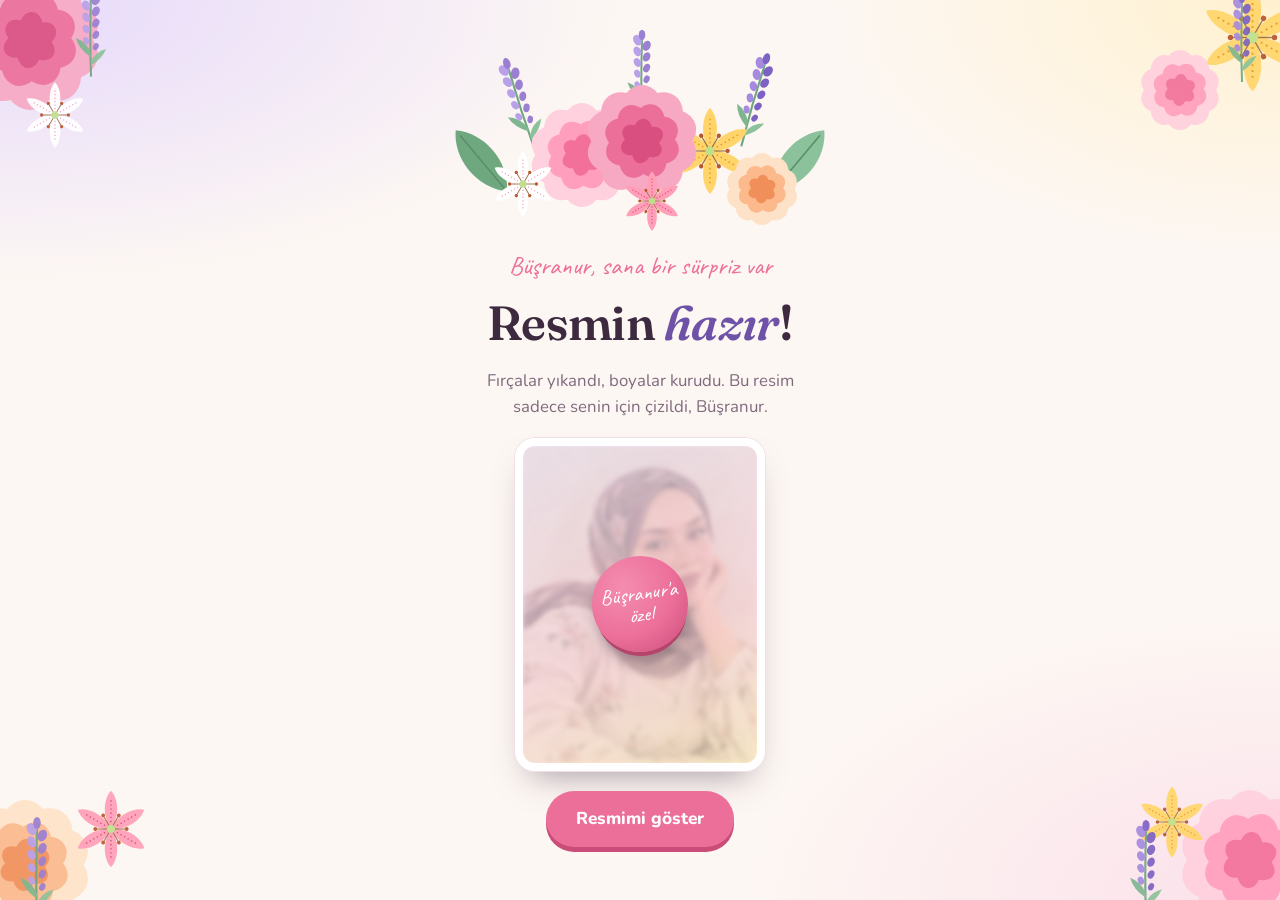
==== index.html @ 37dee657 "Add files via upload" ====
<!DOCTYPE html>
<html lang="tr">
<head>
<meta charset="UTF-8">
<meta name="viewport" content="width=device-width, initial-scale=1, viewport-fit=cover">
<title>Büşranur'un Resmi</title>
<meta name="description" content="Büşranur, resmin hazır! Görmek için tıkla.">
<meta property="og:title" content="Büşranur, resmin hazır!">
<meta property="og:description" content="Sadece Büşranur için çizildi. Görmek için tıkla.">
<meta name="theme-color" content="#ec6f9a">
<link rel="preconnect" href="https://fonts.googleapis.com">
<link rel="preconnect" href="https://fonts.gstatic.com" crossorigin>
<link rel="stylesheet" href="https://fonts.googleapis.com/css2?family=Fraunces:ital,opsz,wght@0,9..144,600;1,9..144,600&family=Nunito:wght@600;700;800&family=Caveat:wght@600;700&display=swap">
<link rel="stylesheet" href="style.css">
</head>
<body data-page="hazir" data-tone="lav">

<main class="stage">
  <div class="bouquet"></div>
  <div class="eyebrow">Büşranur, sana bir sürpriz var</div>
  <h1>Resmin <em>hazır</em>!</h1>
  <p class="lead">Fırçalar yıkandı, boyalar kurudu. Bu resim sadece senin için çizildi, Büşranur.</p>
  <div class="frame" id="frame" role="button" tabindex="0" aria-label="Resmi aç">
    <img src="resim.jpg" alt="Senin için çizilen resim">
    <div class="seal">Büşranur'a<br>özel</div>
  </div>
  <div class="btns"><button class="btn pink" id="open">Resmimi göster</button></div>
</main>
<script src="app.js"></script>
</body>
</html>
---- style.css ----
/* Resmin Teslimatı – ortak stil
   Her sayfa: tam ekran sahne, üstte büyük çiçek buketi, altta tek soru. */
:root{
  --paper:#fdf7f3;
  --card:#fffdfb;
  --ink:#3d2a3f;
  --soft:#806a7e;
  --lavender:#9b7fd1;
  --lavender-d:#6e52a8;
  --lavender-l:#efe7fb;
  --peony:#ec6f9a;
  --peony-d:#c94c79;
  --peony-l:#fdd9e6;
  --lily:#f6b73c;
  --lily-d:#c98a12;
  --lily-l:#fff0c9;
  --leaf:#6fa77f;
  --line:#efe0e8;
  --display:"Fraunces", Georgia, "Times New Roman", serif;
  --body:"Nunito", "Segoe UI", system-ui, sans-serif;
  --hand:"Caveat", "Segoe Script", cursive;
}
*{box-sizing:border-box}
[hidden]{display:none!important}
html{-webkit-text-size-adjust:100%;text-size-adjust:100%}
button,a,.frame,.opt,.day,.big{touch-action:manipulation;-webkit-tap-highlight-color:transparent;-webkit-user-select:none;user-select:none}
img{-webkit-touch-callout:none;-webkit-user-drag:none}
html,body{min-height:100%;margin:0}
body{
  background:var(--paper);color:var(--ink);font-family:var(--body);font-size:16px;line-height:1.55;
  min-height:100vh;min-height:100dvh;overflow-x:hidden;
  display:flex;flex-direction:column;align-items:center;
  padding:max(18px,env(safe-area-inset-top)) 16px max(28px,env(safe-area-inset-bottom));
  transition:opacity .45s ease, transform .45s ease;
}
body.leaving{opacity:0;transform:translateY(-12px) scale(.985)}
body.entering{opacity:0;transform:translateY(14px)}

/* sayfa renk temaları */
body[data-tone="lav"]{background:
  radial-gradient(70% 45% at 0% 0%,#e6d9fb 0%,transparent 70%),
  radial-gradient(60% 45% at 100% 100%,#fbe0ea 0%,transparent 70%),
  radial-gradient(50% 40% at 100% 0%,#fff1cf 0%,transparent 70%),var(--paper)}
body[data-tone="peo"]{background:
  radial-gradient(70% 45% at 100% 0%,#fdd3e2 0%,transparent 70%),
  radial-gradient(60% 45% at 0% 100%,#e9dcfb 0%,transparent 70%),
  radial-gradient(50% 40% at 0% 0%,#fff0cc 0%,transparent 70%),var(--paper)}
body[data-tone="lil"]{background:
  radial-gradient(70% 45% at 50% 0%,#ffeab8 0%,transparent 70%),
  radial-gradient(60% 45% at 0% 100%,#fdd3e2 0%,transparent 70%),
  radial-gradient(60% 45% at 100% 100%,#e6d9fb 0%,transparent 70%),var(--paper)}

#petals{position:fixed;inset:0;pointer-events:none;z-index:60}
.garden{position:fixed;inset:0;pointer-events:none;z-index:0;overflow:hidden}
.garden svg{position:absolute;transform-origin:50% 100%;animation:sway 6s ease-in-out infinite alternate}
@keyframes sway{from{rotate:-3deg}to{rotate:3deg}}

.stage{position:relative;z-index:1;width:100%;max-width:440px;flex:1;display:flex;flex-direction:column;gap:18px;justify-content:center}

/* ilerleme */
.progress{display:flex;justify-content:center;gap:8px;margin-bottom:2px}
.progress i{width:10px;height:10px;border-radius:50%;background:#fff;box-shadow:0 0 0 1.5px var(--line);transition:all .3s}
.progress i.done{background:var(--peony);box-shadow:none}
.progress i.now{width:26px;border-radius:99px;background:linear-gradient(90deg,var(--lavender),var(--peony),var(--lily));box-shadow:none}

/* büyük buket */
.bouquet{position:relative;width:min(100%,340px);height:200px;margin:0 auto -6px}
.bouquet svg{position:absolute;transform-origin:50% 90%;animation:bloom .9s cubic-bezier(.2,1.4,.4,1) both, sway 5s ease-in-out 1s infinite alternate}
@keyframes bloom{from{transform:scale(0) rotate(-40deg);opacity:0}to{transform:scale(1) rotate(0);opacity:1}}

.eyebrow{font-family:var(--hand);font-size:1.6rem;color:var(--peony);line-height:1;text-align:center}
h1,h2{font-family:var(--display);font-weight:600;letter-spacing:-.015em;text-wrap:balance;margin:0;text-align:center;line-height:1.1}
h1{font-size:clamp(2.2rem,9vw,3rem)}
h2{font-size:clamp(1.8rem,7.5vw,2.4rem)}
h1 em,h2 em{font-style:italic;color:var(--lavender-d)}
.lead{margin:0 auto;text-align:center;color:var(--soft);max-width:32ch;font-size:1.05rem}

/* resim */
.frame{
  position:relative;margin:0 auto;width:min(78%,250px);aspect-ratio:3/4;border-radius:20px;overflow:hidden;
  border:8px solid #fff;box-shadow:0 0 0 1px var(--line),0 18px 34px -16px rgba(61,42,63,.5);
  background:linear-gradient(160deg,var(--lavender-l),var(--peony-l) 60%,var(--lily-l));
  cursor:pointer;
}
.frame img{width:100%;height:100%;object-fit:cover;display:block;opacity:.38;filter:blur(2px) saturate(.9);transition:opacity 1.6s ease, filter 1.6s ease}
.frame.open img{opacity:1;filter:none}
.frame .seal{
  position:absolute;left:50%;top:50%;translate:-50% -50%;
  width:96px;height:96px;border-radius:50%;display:grid;place-items:center;text-align:center;
  background:radial-gradient(circle at 35% 30%,#f48db0,var(--peony) 55%,var(--peony-d));
  color:#fff;font-family:var(--hand);font-size:1.3rem;line-height:1;rotate:-8deg;
  box-shadow:0 6px 0 -2px #b7426c,0 12px 20px -6px rgba(0,0,0,.35);
  animation:pulse 2.2s ease-in-out infinite;transition:opacity .6s, scale .6s;
}
.frame.open .seal{opacity:0;scale:.3}
@keyframes pulse{50%{scale:1.07}}
.frame.small{width:150px;max-width:46%;align-self:center}
.frame.shake{animation:shake .5s}
@keyframes shake{20%{rotate:-3deg}40%{rotate:3deg}60%{rotate:-2deg}80%{rotate:1deg}}

/* butonlar */
.btns{display:flex;gap:12px;justify-content:center;flex-wrap:wrap;position:relative;min-height:60px;align-items:center}
.btn{
  font:inherit;font-weight:800;border:0;cursor:pointer;border-radius:999px;padding:15px 30px;font-size:1.08rem;
  transition:transform .25s, box-shadow .2s;text-decoration:none;display:inline-flex;align-items:center;gap:8px;justify-content:center;
  -webkit-tap-highlight-color:transparent;min-height:52px;
}
.btn:focus-visible,.opt:focus-visible{outline:3px solid var(--lily);outline-offset:3px}
.btn.pink{background:var(--peony);color:#fff;box-shadow:0 5px 0 var(--peony-d)}
.btn.lav{background:var(--lavender);color:#fff;box-shadow:0 5px 0 var(--lavender-d)}
.btn.green{background:#25a35a;color:#fff;box-shadow:0 5px 0 #1b7a43}
.btn.ghost{background:#fff;color:var(--soft);box-shadow:0 0 0 2px var(--line)}
.btn.pink:active,.btn.lav:active,.btn.green:active{transform:translateY(3px);box-shadow:0 2px 0 rgba(0,0,0,.2)}
.btn.link{background:none;color:var(--soft);padding:8px 12px;font-size:.92rem;text-decoration:underline;text-underline-offset:3px}
#no{position:fixed;z-index:40;transition:left .28s ease, top .28s ease, transform .28s ease;touch-action:none}
#no.parked{position:relative;left:auto;top:auto}
#yes{transition:transform .35s cubic-bezier(.2,1.5,.4,1)}
.hint{text-align:center;font-size:.92rem;color:var(--peony);min-height:1.4em;font-weight:700;margin:0}

/* büyük seçim kartları (kahve / yemek) */
.duo{display:grid;grid-template-columns:1fr 1fr;gap:14px}
.big{
  font:inherit;border:0;cursor:pointer;border-radius:26px;padding:16px 10px 18px;display:flex;flex-direction:column;align-items:center;gap:6px;
  color:var(--ink);box-shadow:0 0 0 2px #fff inset,0 14px 28px -14px rgba(61,42,63,.4);transition:transform .25s;
}
.big:hover{transform:translateY(-4px) rotate(-1deg)}
.big:active{transform:scale(.97)}
.big.coffee{background:linear-gradient(170deg,#fff6e3,var(--lily-l))}
.big.food{background:linear-gradient(170deg,#fff0f5,var(--peony-l))}
.big svg{width:100%;max-width:130px;height:auto}
.big b{font-family:var(--display);font-size:1.6rem;font-weight:600;font-style:italic}
.big span{font-size:.85rem;color:var(--soft);font-weight:600}

/* liste seçenekleri */
.opts{display:grid;gap:10px}
.opt{
  font:inherit;text-align:left;border:0;cursor:pointer;border-radius:20px;padding:14px 16px;background:rgba(255,255,255,.9);
  display:flex;align-items:center;gap:14px;color:var(--ink);box-shadow:0 0 0 1.5px var(--line),0 8px 18px -14px rgba(61,42,63,.4);
  transition:transform .2s, box-shadow .2s, background .2s;
}
.opt:hover{transform:translateX(4px)}
.opt .ico{width:46px;height:46px;flex:none;border-radius:14px;display:grid;place-items:center;font-size:1.6rem}
.opt b{display:block;font-size:1.05rem}
.opt small{display:block;color:var(--soft);font-weight:600;font-size:.84rem}
.opt.on{background:var(--peony-l);box-shadow:0 0 0 2.5px var(--peony)}

.days{display:grid;grid-template-columns:repeat(auto-fill,minmax(72px,1fr));gap:9px}
.day{
  font:inherit;border:0;cursor:pointer;border-radius:18px;padding:9px 4px;background:rgba(255,255,255,.92);text-align:center;color:var(--ink);
  box-shadow:0 0 0 1.5px var(--line);transition:transform .15s, background .2s, box-shadow .2s;
}
.day:hover{transform:translateY(-2px)}
.day b{display:block;font-family:var(--display);font-size:1.5rem;line-height:1.1}
.day small{display:block;font-size:.72rem;font-weight:700;color:var(--soft);text-transform:capitalize}
.day.weekend{background:var(--lavender-l)}
.day.on{background:var(--lavender);color:#fff;box-shadow:0 0 0 2.5px var(--lavender-d)}
.day.on small{color:#fff}

textarea{
  font:inherit;width:100%;min-height:110px;border-radius:20px;border:0;box-shadow:0 0 0 1.5px var(--line);
  padding:14px;resize:vertical;background:rgba(255,255,255,.95);color:var(--ink);font-size:1rem;
}
textarea:focus{outline:none;box-shadow:0 0 0 2.5px var(--lavender)}

/* bilet */
.ticket{
  background:linear-gradient(135deg,#f6effd,#fff3f7 55%,#fff8e6);border-radius:22px;padding:18px 18px 14px;position:relative;
  box-shadow:0 0 0 1.5px var(--line),0 16px 30px -18px rgba(61,42,63,.45);
}
.ticket::before,.ticket::after{content:"";position:absolute;top:50%;width:24px;height:24px;border-radius:50%;background:var(--paper);translate:0 -50%;box-shadow:inset 0 0 0 1.5px var(--line)}
.ticket::before{left:-12px}.ticket::after{right:-12px}
.ticket h3{margin:0 0 8px;font-family:var(--hand);font-size:1.9rem;color:var(--lavender-d);text-align:center;font-weight:700}
.row{display:flex;justify-content:space-between;gap:12px;padding:8px 0;border-top:1.5px dashed #e3d3df}
.row span:first-child{color:var(--soft);font-weight:800;font-size:.8rem;text-transform:uppercase;letter-spacing:.07em;flex:none}
.row span:last-child{font-weight:800;text-align:right;min-width:0;overflow-wrap:anywhere}
.sign{font-family:var(--hand);font-size:1.5rem;text-align:center;color:var(--soft);margin:0}
.small{font-size:.85rem;color:var(--soft);text-align:center;margin:0}

/* telefon */
@media (max-width:520px){
  body{padding-inline:16px}
  .stage{gap:14px;justify-content:flex-start;padding-top:4px}
  .lead{font-size:1rem}
  .frame{width:min(70%,230px)}
  .duo{gap:10px}
  .big{padding:12px 6px 14px;border-radius:22px}
  .big b{font-size:1.4rem}
  .opt{padding:12px 14px;border-radius:18px}
  .opt .ico{width:42px;height:42px}
  .days{grid-template-columns:repeat(4,1fr);gap:7px}
  .day b{font-size:1.35rem}
  #bilet-btns .btn{width:100%}
}
@media (max-height:700px){
  .frame{width:min(58%,200px)}
  .frame.small{width:120px}
  h1{font-size:2rem}h2{font-size:1.65rem}
}
@media (prefers-reduced-motion:reduce){*{animation:none!important;transition:none!important}}
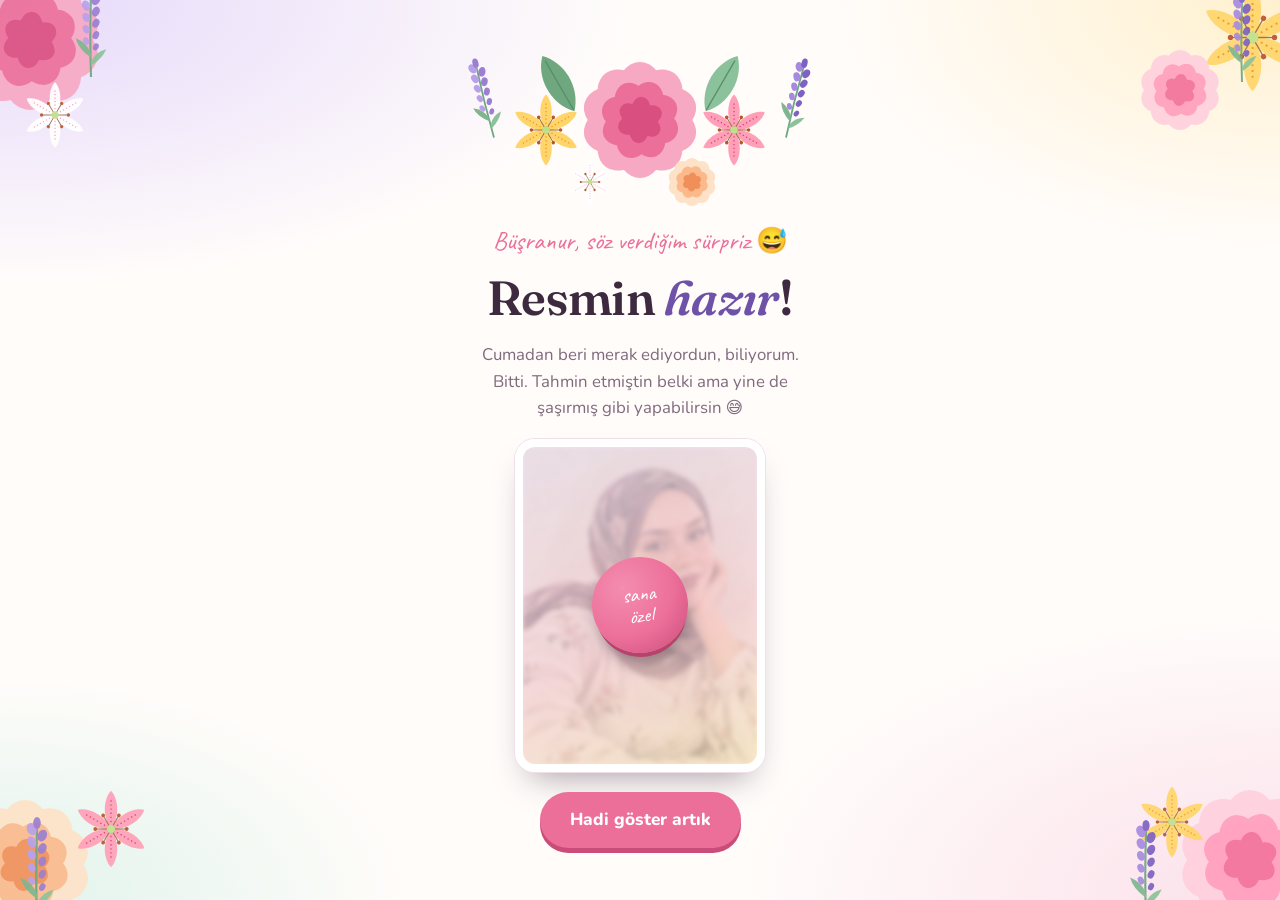
==== commit afcbf1b2: "Add files via upload" ====
--- a/index.html
+++ b/index.html
@@ -4,10 +4,12 @@
 <meta charset="UTF-8">
 <meta name="viewport" content="width=device-width, initial-scale=1, viewport-fit=cover">
 <title>Büşranur'un Resmi</title>
-<meta name="description" content="Büşranur, resmin hazır! Görmek için tıkla.">
+<meta name="description" content="Resmin hazır! Görmek için tıkla.">
 <meta property="og:title" content="Büşranur, resmin hazır!">
-<meta property="og:description" content="Sadece Büşranur için çizildi. Görmek için tıkla.">
+<meta property="og:description" content="Sadece senin için çizildi. Görmek için tıkla.">
+<meta name="color-scheme" content="light">
 <meta name="theme-color" content="#ec6f9a">
+<link rel="icon" href="data:image/svg+xml,%3Csvg xmlns=%27http://www.w3.org/2000/svg%27 viewBox=%270 0 100 100%27%3E%3Ctext y=%27.9em%27 font-size=%2790%27%3E%F0%9F%8C%B8%3C/text%3E%3C/svg%3E">
 <link rel="preconnect" href="https://fonts.googleapis.com">
 <link rel="preconnect" href="https://fonts.gstatic.com" crossorigin>
 <link rel="stylesheet" href="https://fonts.googleapis.com/css2?family=Fraunces:ital,opsz,wght@0,9..144,600;1,9..144,600&family=Nunito:wght@600;700;800&family=Caveat:wght@600;700&display=swap">
@@ -17,14 +19,14 @@
 
 <main class="stage">
   <div class="bouquet"></div>
-  <div class="eyebrow">Büşranur, sana bir sürpriz var</div>
+  <div class="eyebrow">Büşranur, söz verdiğim sürpriz 😅</div>
   <h1>Resmin <em>hazır</em>!</h1>
-  <p class="lead">Fırçalar yıkandı, boyalar kurudu. Bu resim sadece senin için çizildi, Büşranur.</p>
+  <p class="lead">Cumadan beri merak ediyordun, biliyorum. Bitti. Tahmin etmiştin belki ama yine de şaşırmış gibi yapabilirsin 😅</p>
   <div class="frame" id="frame" role="button" tabindex="0" aria-label="Resmi aç">
     <img src="resim.jpg" alt="Senin için çizilen resim">
-    <div class="seal">Büşranur'a<br>özel</div>
+    <div class="seal">sana<br>özel</div>
   </div>
-  <div class="btns"><button class="btn pink" id="open">Resmimi göster</button></div>
+  <div class="btns"><button class="btn pink" id="open">Hadi göster artık</button></div>
 </main>
 <script src="app.js"></script>
 </body>
--- a/style.css
+++ b/style.css
@@ -1,7 +1,7 @@
 /* Resmin Teslimatı – ortak stil
    Her sayfa: tam ekran sahne, üstte büyük çiçek buketi, altta tek soru. */
 :root{
-  --paper:#fdf7f3;
+  --paper:#fffcfa;
   --card:#fffdfb;
   --ink:#3d2a3f;
   --soft:#806a7e;
@@ -22,7 +22,7 @@
 }
 *{box-sizing:border-box}
 [hidden]{display:none!important}
-html{-webkit-text-size-adjust:100%;text-size-adjust:100%}
+html{-webkit-text-size-adjust:100%;text-size-adjust:100%;touch-action:manipulation}
 button,a,.frame,.opt,.day,.big{touch-action:manipulation;-webkit-tap-highlight-color:transparent;-webkit-user-select:none;user-select:none}
 img{-webkit-touch-callout:none;-webkit-user-drag:none}
 html,body{min-height:100%;margin:0}
@@ -40,19 +40,23 @@
 body[data-tone="lav"]{background:
   radial-gradient(70% 45% at 0% 0%,#e6d9fb 0%,transparent 70%),
   radial-gradient(60% 45% at 100% 100%,#fbe0ea 0%,transparent 70%),
-  radial-gradient(50% 40% at 100% 0%,#fff1cf 0%,transparent 70%),var(--paper)}
+  radial-gradient(50% 40% at 100% 0%,#fff1cf 0%,transparent 70%),
+  radial-gradient(45% 35% at 0% 100%,#dff3ea 0%,transparent 70%),var(--paper)}
 body[data-tone="peo"]{background:
   radial-gradient(70% 45% at 100% 0%,#fdd3e2 0%,transparent 70%),
   radial-gradient(60% 45% at 0% 100%,#e9dcfb 0%,transparent 70%),
-  radial-gradient(50% 40% at 0% 0%,#fff0cc 0%,transparent 70%),var(--paper)}
+  radial-gradient(50% 40% at 0% 0%,#fff0cc 0%,transparent 70%),
+  radial-gradient(45% 35% at 100% 100%,#dcedfb 0%,transparent 70%),var(--paper)}
 body[data-tone="lil"]{background:
   radial-gradient(70% 45% at 50% 0%,#ffeab8 0%,transparent 70%),
   radial-gradient(60% 45% at 0% 100%,#fdd3e2 0%,transparent 70%),
-  radial-gradient(60% 45% at 100% 100%,#e6d9fb 0%,transparent 70%),var(--paper)}
-
-#petals{position:fixed;inset:0;pointer-events:none;z-index:60}
+  radial-gradient(60% 45% at 100% 100%,#e6d9fb 0%,transparent 70%),
+  radial-gradient(40% 30% at 0% 0%,#dff3ea 0%,transparent 70%),var(--paper)}
+
+#petals{position:fixed;left:0;top:0;width:100%;height:100%;pointer-events:none;z-index:60}
 .garden{position:fixed;inset:0;pointer-events:none;z-index:0;overflow:hidden}
-.garden svg{position:absolute;transform-origin:50% 100%;animation:sway 6s ease-in-out infinite alternate}
+.garden img{position:absolute;max-width:none;transform-origin:50% 100%}
+@media (hover:hover) and (min-width:521px){.garden img{animation:sway 6s ease-in-out infinite alternate}}
 @keyframes sway{from{rotate:-3deg}to{rotate:3deg}}
 
 .stage{position:relative;z-index:1;width:100%;max-width:440px;flex:1;display:flex;flex-direction:column;gap:18px;justify-content:center}
@@ -64,8 +68,9 @@
 .progress i.now{width:26px;border-radius:99px;background:linear-gradient(90deg,var(--lavender),var(--peony),var(--lily));box-shadow:none}
 
 /* büyük buket */
-.bouquet{position:relative;width:min(100%,340px);height:200px;margin:0 auto -6px}
-.bouquet svg{position:absolute;transform-origin:50% 90%;animation:bloom .9s cubic-bezier(.2,1.4,.4,1) both, sway 5s ease-in-out 1s infinite alternate}
+.bouquet{position:relative;width:min(100%,340px);height:170px;margin:0 auto;flex:none}
+.bouquet img{position:absolute;max-width:none;transform-origin:50% 90%;animation:bloom .9s cubic-bezier(.2,1.4,.4,1) both}
+@media (hover:hover) and (min-width:521px){.bouquet img{animation:bloom .9s cubic-bezier(.2,1.4,.4,1) both, sway 5s ease-in-out 1s infinite alternate}}
 @keyframes bloom{from{transform:scale(0) rotate(-40deg);opacity:0}to{transform:scale(1) rotate(0);opacity:1}}
 
 .eyebrow{font-family:var(--hand);font-size:1.6rem;color:var(--peony);line-height:1;text-align:center}
@@ -114,7 +119,32 @@
 .btn.link{background:none;color:var(--soft);padding:8px 12px;font-size:.92rem;text-decoration:underline;text-underline-offset:3px}
 #no{position:fixed;z-index:40;transition:left .28s ease, top .28s ease, transform .28s ease;touch-action:none}
 #no.parked{position:relative;left:auto;top:auto}
-#yes{transition:transform .35s cubic-bezier(.2,1.5,.4,1)}
+#yes{transition:font-size .35s cubic-bezier(.2,1.5,.4,1), padding .35s cubic-bezier(.2,1.5,.4,1);max-width:100%;white-space:normal;line-height:1.15}
+
+/* kendi saatini seçme */
+.customBox{display:flex;gap:10px;flex-wrap:wrap;align-items:center;justify-content:center;padding:14px;border-radius:20px;
+  background:rgba(255,255,255,.92);box-shadow:0 0 0 1.5px var(--line)}
+.customBox .btn{min-height:52px}
+input[type="time"],input[type="date"]{font:inherit;font-size:1.25rem;font-weight:800;padding:10px 14px;min-height:52px;min-width:160px;max-width:100%;
+  text-align:center;border:0;border-radius:14px;background:#fff;color:var(--ink);box-shadow:0 0 0 1.5px var(--line);line-height:1.2}
+input[type="time"]:focus,input[type="date"]:focus{outline:none;box-shadow:0 0 0 2.5px var(--lavender)}
+input::-webkit-date-and-time-value{text-align:center;min-height:1.4em}
+.customBox .hint{width:100%}
+
+/* hazır notlar */
+.quicks{display:flex;flex-wrap:wrap;gap:8px;justify-content:center}
+.quick{font:inherit;font-weight:700;font-size:.92rem;border:0;cursor:pointer;border-radius:999px;padding:9px 14px;min-height:40px;
+  background:rgba(255,255,255,.92);color:var(--ink);box-shadow:0 0 0 1.5px var(--line);transition:background .2s, box-shadow .2s, transform .15s}
+.quick:active{transform:scale(.96)}
+.quick.on{background:var(--lily-l);box-shadow:0 0 0 2px var(--lily)}
+
+/* resme tam ekran bakma */
+.lightbox{position:fixed;inset:0;z-index:70;background:rgba(61,42,63,.9);display:flex;align-items:center;justify-content:center;
+  padding:max(20px,env(safe-area-inset-top)) 16px max(20px,env(safe-area-inset-bottom));cursor:zoom-out;animation:fade .25s}
+.lightbox img{max-width:100%;max-height:100%;border-radius:14px;border:6px solid #fff;box-shadow:0 20px 50px rgba(0,0,0,.5);object-fit:contain}
+.lightbox p{position:absolute;bottom:max(14px,env(safe-area-inset-bottom));left:0;right:0;text-align:center;color:#fff;font-size:.85rem;margin:0;opacity:.85}
+@keyframes fade{from{opacity:0}to{opacity:1}}
+.frame.open{cursor:zoom-in}
 .hint{text-align:center;font-size:.92rem;color:var(--peony);min-height:1.4em;font-weight:700;margin:0}
 
 /* büyük seçim kartları (kahve / yemek) */
@@ -192,8 +222,11 @@
   #bilet-btns .btn{width:100%}
 }
 @media (max-height:700px){
-  .frame{width:min(58%,200px)}
-  .frame.small{width:120px}
-  h1{font-size:2rem}h2{font-size:1.65rem}
+  .stage{gap:12px}
+  .frame{width:min(56%,190px)}
+  .frame.small{width:104px}
+  .lead{font-size:.95rem}
+  h1{font-size:2rem}h2{font-size:1.6rem}
+  .btn{padding:13px 26px}
 }
 @media (prefers-reduced-motion:reduce){*{animation:none!important;transition:none!important}}
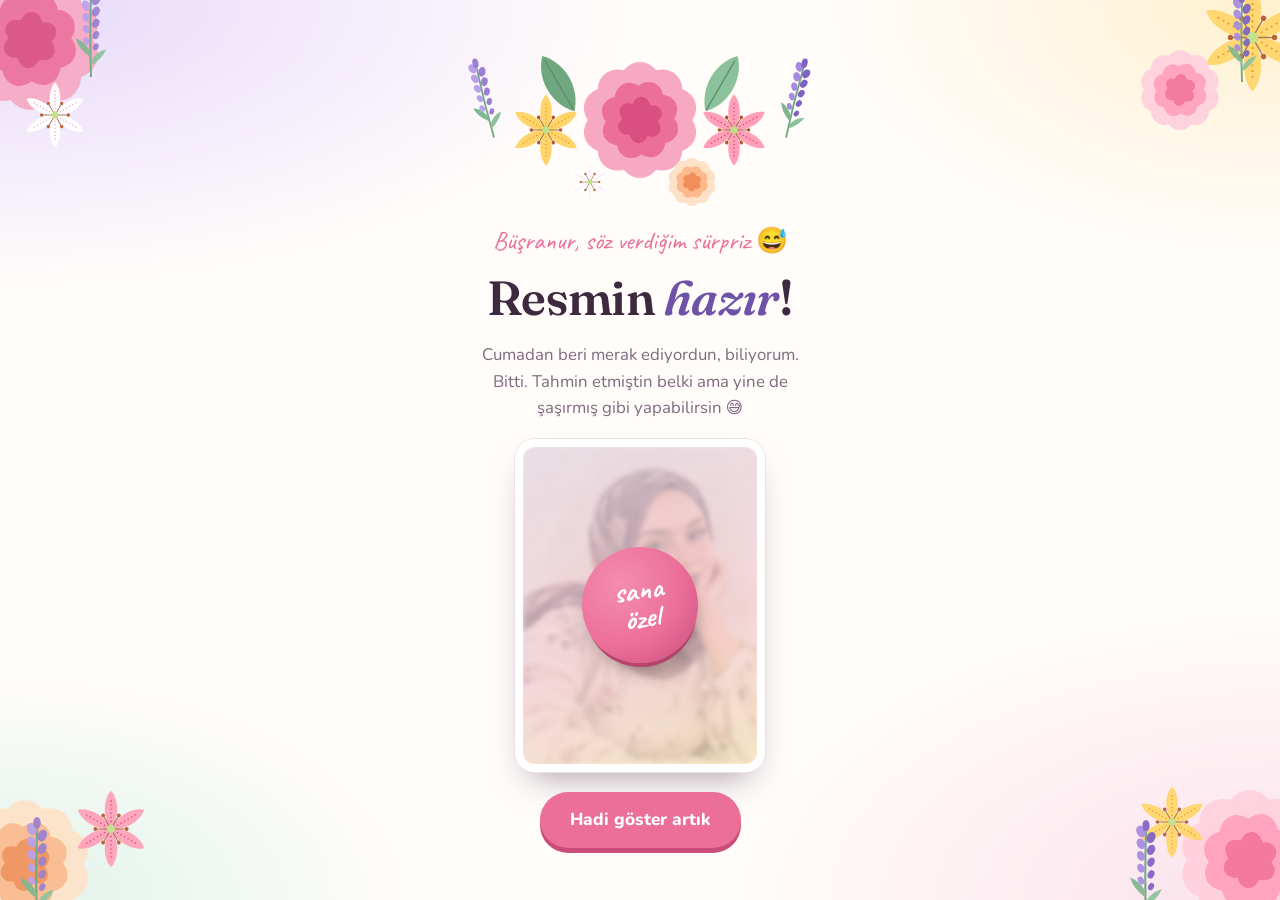
==== commit e2a69077: "Add files via upload" ====
--- a/index.html
+++ b/index.html
@@ -8,6 +8,11 @@
 <meta property="og:title" content="Büşranur, resmin hazır!">
 <meta property="og:description" content="Sadece senin için çizildi. Görmek için tıkla.">
 <meta name="color-scheme" content="light">
+<meta property="og:type" content="website">
+<meta property="og:image" content="https://yecassistant.github.io/busranur/onizleme.jpg">
+<meta property="og:image:width" content="1200">
+<meta property="og:image:height" content="630">
+<meta name="twitter:card" content="summary_large_image">
 <meta name="theme-color" content="#ec6f9a">
 <link rel="icon" href="data:image/svg+xml,%3Csvg xmlns=%27http://www.w3.org/2000/svg%27 viewBox=%270 0 100 100%27%3E%3Ctext y=%27.9em%27 font-size=%2790%27%3E%F0%9F%8C%B8%3C/text%3E%3C/svg%3E">
 <link rel="preconnect" href="https://fonts.googleapis.com">
--- a/style.css
+++ b/style.css
@@ -31,10 +31,12 @@
   min-height:100vh;min-height:100dvh;overflow-x:hidden;
   display:flex;flex-direction:column;align-items:center;
   padding:max(18px,env(safe-area-inset-top)) 16px max(28px,env(safe-area-inset-bottom));
-  transition:opacity .45s ease, transform .45s ease;
-}
-body.leaving{opacity:0;transform:translateY(-12px) scale(.985)}
-body.entering{opacity:0;transform:translateY(14px)}
+  -webkit-animation:pagein .5s ease both;animation:pagein .5s ease both;
+  -webkit-transition:opacity .4s ease;transition:opacity .4s ease;
+}
+body.leaving{opacity:0;-webkit-animation:none;animation:none}
+@-webkit-keyframes pagein{from{opacity:0}to{opacity:1}}
+@keyframes pagein{from{opacity:0}to{opacity:1}}
 
 /* sayfa renk temaları */
 body[data-tone="lav"]{background:
@@ -54,10 +56,11 @@
   radial-gradient(40% 30% at 0% 0%,#dff3ea 0%,transparent 70%),var(--paper)}
 
 #petals{position:fixed;left:0;top:0;width:100%;height:100%;pointer-events:none;z-index:60}
-.garden{position:fixed;inset:0;pointer-events:none;z-index:0;overflow:hidden}
+.garden{position:fixed;left:0;top:0;right:0;bottom:0;width:100%;height:100%;pointer-events:none;z-index:0;overflow:hidden}
 .garden img{position:absolute;max-width:none;transform-origin:50% 100%}
 @media (hover:hover) and (min-width:521px){.garden img{animation:sway 6s ease-in-out infinite alternate}}
-@keyframes sway{from{rotate:-3deg}to{rotate:3deg}}
+@-webkit-keyframes sway{from{-webkit-transform:rotate(-3deg);transform:rotate(-3deg)}to{-webkit-transform:rotate(3deg);transform:rotate(3deg)}}
+@keyframes sway{from{-webkit-transform:rotate(-3deg);transform:rotate(-3deg)}to{-webkit-transform:rotate(3deg);transform:rotate(3deg)}}
 
 .stage{position:relative;z-index:1;width:100%;max-width:440px;flex:1;display:flex;flex-direction:column;gap:18px;justify-content:center}
 
@@ -69,9 +72,11 @@
 
 /* büyük buket */
 .bouquet{position:relative;width:min(100%,340px);height:170px;margin:0 auto;flex:none}
-.bouquet img{position:absolute;max-width:none;transform-origin:50% 90%;animation:bloom .9s cubic-bezier(.2,1.4,.4,1) both}
-@media (hover:hover) and (min-width:521px){.bouquet img{animation:bloom .9s cubic-bezier(.2,1.4,.4,1) both, sway 5s ease-in-out 1s infinite alternate}}
-@keyframes bloom{from{transform:scale(0) rotate(-40deg);opacity:0}to{transform:scale(1) rotate(0);opacity:1}}
+.bouquet img{position:absolute;max-width:none;--r:0deg;-webkit-transform:rotate(var(--r));transform:rotate(var(--r));-webkit-transform-origin:50% 90%;transform-origin:50% 90%;-webkit-animation:bloom .9s cubic-bezier(.2,1.4,.4,1) both;animation:bloom .9s cubic-bezier(.2,1.4,.4,1) both}
+@media (hover:hover) and (min-width:521px){.bouquet img{animation:bloom .9s cubic-bezier(.2,1.4,.4,1) both, swayB 5s ease-in-out 1s infinite alternate}}
+@keyframes swayB{from{transform:rotate(calc(var(--r) - 3deg))}to{transform:rotate(calc(var(--r) + 3deg))}}
+@-webkit-keyframes bloom{from{-webkit-transform:scale(0) rotate(-40deg);transform:scale(0) rotate(-40deg);opacity:0}to{-webkit-transform:scale(1) rotate(var(--r));transform:scale(1) rotate(var(--r));opacity:1}}
+@keyframes bloom{from{-webkit-transform:scale(0) rotate(-40deg);transform:scale(0) rotate(-40deg);opacity:0}to{-webkit-transform:scale(1) rotate(var(--r));transform:scale(1) rotate(var(--r));opacity:1}}
 
 .eyebrow{font-family:var(--hand);font-size:1.6rem;color:var(--peony);line-height:1;text-align:center}
 h1,h2{font-family:var(--display);font-weight:600;letter-spacing:-.015em;text-wrap:balance;margin:0;text-align:center;line-height:1.1}
@@ -90,18 +95,23 @@
 .frame img{width:100%;height:100%;object-fit:cover;display:block;opacity:.38;filter:blur(2px) saturate(.9);transition:opacity 1.6s ease, filter 1.6s ease}
 .frame.open img{opacity:1;filter:none}
 .frame .seal{
-  position:absolute;left:50%;top:50%;translate:-50% -50%;
-  width:96px;height:96px;border-radius:50%;display:grid;place-items:center;text-align:center;
+  position:absolute;left:50%;top:50%;margin:-58px 0 0 -58px;
+  width:116px;height:116px;border-radius:50%;display:grid;place-items:center;text-align:center;
   background:radial-gradient(circle at 35% 30%,#f48db0,var(--peony) 55%,var(--peony-d));
-  color:#fff;font-family:var(--hand);font-size:1.3rem;line-height:1;rotate:-8deg;
+  color:#fff;font-family:var(--hand);font-size:1.85rem;font-weight:700;line-height:.95;-webkit-transform:rotate(-8deg);transform:rotate(-8deg);
   box-shadow:0 6px 0 -2px #b7426c,0 12px 20px -6px rgba(0,0,0,.35);
-  animation:pulse 2.2s ease-in-out infinite;transition:opacity .6s, scale .6s;
-}
-.frame.open .seal{opacity:0;scale:.3}
-@keyframes pulse{50%{scale:1.07}}
+  -webkit-animation:pulse 2.2s ease-in-out infinite;animation:pulse 2.2s ease-in-out infinite;-webkit-transition:opacity .6s;transition:opacity .6s;
+}
+.frame.open .seal{opacity:0;-webkit-animation:none;animation:none;-webkit-transform:rotate(-8deg) scale(.3);transform:rotate(-8deg) scale(.3);-webkit-transition:opacity .6s, -webkit-transform .6s;transition:opacity .6s, transform .6s}
+@-webkit-keyframes pulse{50%{-webkit-transform:rotate(-8deg) scale(1.07);transform:rotate(-8deg) scale(1.07)}}
+@keyframes pulse{50%{-webkit-transform:rotate(-8deg) scale(1.07);transform:rotate(-8deg) scale(1.07)}}
 .frame.small{width:150px;max-width:46%;align-self:center}
+.frame.small .seal{margin:-44px 0 0 -44px}
 .frame.shake{animation:shake .5s}
-@keyframes shake{20%{rotate:-3deg}40%{rotate:3deg}60%{rotate:-2deg}80%{rotate:1deg}}
+@-webkit-keyframes shake{20%{-webkit-transform:rotate(-3deg);transform:rotate(-3deg)}40%{-webkit-transform:rotate(3deg);transform:rotate(3deg)}60%{-webkit-transform:rotate(-2deg);transform:rotate(-2deg)}80%{-webkit-transform:rotate(1deg);transform:rotate(1deg)}}
+@keyframes shake{20%{-webkit-transform:rotate(-3deg);transform:rotate(-3deg)}40%{-webkit-transform:rotate(3deg);transform:rotate(3deg)}60%{-webkit-transform:rotate(-2deg);transform:rotate(-2deg)}80%{-webkit-transform:rotate(1deg);transform:rotate(1deg)}}
+
+@supports not (gap:1px){.btns>*{margin:6px}.quicks>*{margin:4px}.customBox>*{margin:5px}}
 
 /* butonlar */
 .btns{display:flex;gap:12px;justify-content:center;flex-wrap:wrap;position:relative;min-height:60px;align-items:center}
@@ -128,6 +138,7 @@
 input[type="time"],input[type="date"]{font:inherit;font-size:1.25rem;font-weight:800;padding:10px 14px;min-height:52px;min-width:160px;max-width:100%;
   text-align:center;border:0;border-radius:14px;background:#fff;color:var(--ink);box-shadow:0 0 0 1.5px var(--line);line-height:1.2}
 input[type="time"]:focus,input[type="date"]:focus{outline:none;box-shadow:0 0 0 2.5px var(--lavender)}
+input[type="time"]:invalid,input[type="date"]:invalid{box-shadow:0 0 0 2px var(--peony-l)}
 input::-webkit-date-and-time-value{text-align:center;min-height:1.4em}
 .customBox .hint{width:100%}
 
@@ -139,7 +150,7 @@
 .quick.on{background:var(--lily-l);box-shadow:0 0 0 2px var(--lily)}
 
 /* resme tam ekran bakma */
-.lightbox{position:fixed;inset:0;z-index:70;background:rgba(61,42,63,.9);display:flex;align-items:center;justify-content:center;
+.lightbox{position:fixed;left:0;top:0;right:0;bottom:0;width:100%;height:100%;z-index:70;background:rgba(61,42,63,.9);display:flex;align-items:center;justify-content:center;
   padding:max(20px,env(safe-area-inset-top)) 16px max(20px,env(safe-area-inset-bottom));cursor:zoom-out;animation:fade .25s}
 .lightbox img{max-width:100%;max-height:100%;border-radius:14px;border:6px solid #fff;box-shadow:0 20px 50px rgba(0,0,0,.5);object-fit:contain}
 .lightbox p{position:absolute;bottom:max(14px,env(safe-area-inset-bottom));left:0;right:0;text-align:center;color:#fff;font-size:.85rem;margin:0;opacity:.85}
@@ -197,7 +208,7 @@
   background:linear-gradient(135deg,#f6effd,#fff3f7 55%,#fff8e6);border-radius:22px;padding:18px 18px 14px;position:relative;
   box-shadow:0 0 0 1.5px var(--line),0 16px 30px -18px rgba(61,42,63,.45);
 }
-.ticket::before,.ticket::after{content:"";position:absolute;top:50%;width:24px;height:24px;border-radius:50%;background:var(--paper);translate:0 -50%;box-shadow:inset 0 0 0 1.5px var(--line)}
+.ticket::before,.ticket::after{content:"";position:absolute;top:50%;width:24px;height:24px;border-radius:50%;background:var(--paper);margin-top:-12px;box-shadow:inset 0 0 0 1.5px var(--line)}
 .ticket::before{left:-12px}.ticket::after{right:-12px}
 .ticket h3{margin:0 0 8px;font-family:var(--hand);font-size:1.9rem;color:var(--lavender-d);text-align:center;font-weight:700}
 .row{display:flex;justify-content:space-between;gap:12px;padding:8px 0;border-top:1.5px dashed #e3d3df}
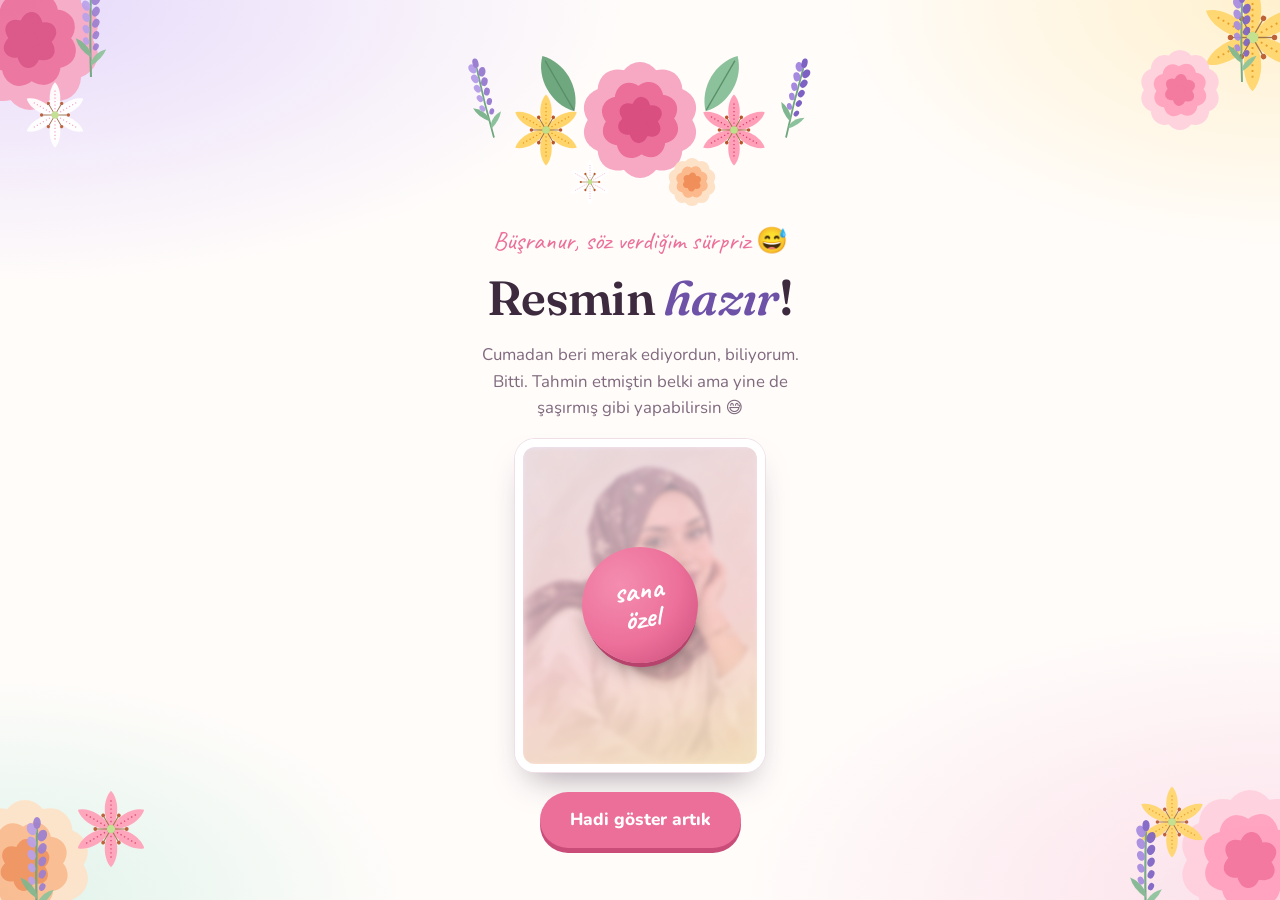
==== commit a456dd0f: "Add files via upload" ====
--- a/index.html
+++ b/index.html
@@ -2,7 +2,7 @@
 <html lang="tr">
 <head>
 <meta charset="UTF-8">
-<meta name="viewport" content="width=device-width, initial-scale=1, viewport-fit=cover">
+<meta name="viewport" content="width=device-width, initial-scale=1, maximum-scale=1, user-scalable=no, viewport-fit=cover">
 <title>Büşranur'un Resmi</title>
 <meta name="description" content="Resmin hazır! Görmek için tıkla.">
 <meta property="og:title" content="Büşranur, resmin hazır!">
--- a/style.css
+++ b/style.css
@@ -22,8 +22,9 @@
 }
 *{box-sizing:border-box}
 [hidden]{display:none!important}
-html{-webkit-text-size-adjust:100%;text-size-adjust:100%;touch-action:manipulation}
-button,a,.frame,.opt,.day,.big{touch-action:manipulation;-webkit-tap-highlight-color:transparent;-webkit-user-select:none;user-select:none}
+html{-webkit-text-size-adjust:100%;text-size-adjust:100%}
+*,*::before,*::after{touch-action:manipulation}
+button,a,.frame,.opt,.day,.quick,.big{-webkit-tap-highlight-color:transparent;-webkit-user-select:none;user-select:none}
 img{-webkit-touch-callout:none;-webkit-user-drag:none}
 html,body{min-height:100%;margin:0}
 body{
@@ -92,8 +93,8 @@
   background:linear-gradient(160deg,var(--lavender-l),var(--peony-l) 60%,var(--lily-l));
   cursor:pointer;
 }
-.frame img{width:100%;height:100%;object-fit:cover;display:block;opacity:.38;filter:blur(2px) saturate(.9);transition:opacity 1.6s ease, filter 1.6s ease}
-.frame.open img{opacity:1;filter:none}
+.frame > img{width:100%;height:100%;object-fit:cover;display:block;opacity:.38;filter:blur(2px) saturate(.9);transition:opacity 1.6s ease, filter 1.6s ease}
+.frame.open > img{opacity:1;filter:none}
 .frame .seal{
   position:absolute;left:50%;top:50%;margin:-58px 0 0 -58px;
   width:116px;height:116px;border-radius:50%;display:grid;place-items:center;text-align:center;
@@ -152,7 +153,52 @@
 /* resme tam ekran bakma */
 .lightbox{position:fixed;left:0;top:0;right:0;bottom:0;width:100%;height:100%;z-index:70;background:rgba(61,42,63,.9);display:flex;align-items:center;justify-content:center;
   padding:max(20px,env(safe-area-inset-top)) 16px max(20px,env(safe-area-inset-bottom));cursor:zoom-out;animation:fade .25s}
-.lightbox img{max-width:100%;max-height:100%;border-radius:14px;border:6px solid #fff;box-shadow:0 20px 50px rgba(0,0,0,.5);object-fit:contain}
+.lbwrap{position:relative;display:inline-block;max-width:100%;line-height:0}
+.lbwrap > img{max-width:100%;max-height:calc(100vh - 80px);max-height:calc(100dvh - 80px);border-radius:14px;border:6px solid #fff;box-shadow:0 20px 50px rgba(0,0,0,.5);object-fit:contain}
+
+/* filigran: kod girilene kadar resmin üstünde */
+.wm{position:absolute;left:0;top:0;right:0;bottom:0;pointer-events:none;overflow:hidden;opacity:.84;-webkit-transition:opacity 1.1s;transition:opacity 1.1s}
+.wm img{position:absolute;max-width:none;display:block}
+.lbwrap .wm{left:6px;top:6px;right:6px;bottom:6px;border-radius:10px}
+.free .wm{opacity:0}
+.free > img,.free .lbwrap > img{-webkit-touch-callout:default}
+
+/* kilit rozeti */
+.lock{position:absolute;left:50%;bottom:12px;-webkit-transform:translateX(-50%);transform:translateX(-50%);white-space:nowrap;z-index:2;
+  font-weight:800;font-size:.95rem;letter-spacing:.03em;color:#fff;background:rgba(61,42,63,.82);padding:9px 15px;border-radius:999px;
+  box-shadow:0 6px 14px -6px rgba(0,0,0,.5);pointer-events:none}
+body[data-page="bilet"] .frame{width:min(58%,200px)}
+
+/* adımlar */
+.steps{list-style:none;margin:0 0 12px;padding:0;display:grid;gap:8px;text-align:left}
+.steps li{display:flex;align-items:center;gap:12px;font-size:1rem;color:var(--ink);line-height:1.35}
+.steps li span{flex:none;width:30px;height:30px;border-radius:50%;background:var(--lavender-l);color:var(--lavender-d);font-weight:800;font-size:.95rem;display:grid;place-items:center}
+.steps li b{color:var(--peony-d)}
+
+/* kod kutusu */
+.codebox{background:rgba(255,255,255,.95);border-radius:24px;padding:20px 18px 18px;box-shadow:0 0 0 2.5px var(--lavender),0 16px 30px -18px rgba(110,82,168,.5)}
+.codebox h3{margin:0 0 8px;font-family:var(--hand);font-size:2.1rem;color:var(--lavender-d);font-weight:700;text-align:center;line-height:1.05}
+.codebox p{margin:0 0 14px;color:var(--soft);font-size:1rem;text-align:center}
+.codebox.done{background:linear-gradient(135deg,#f6effd,#fff3f7 55%,#fff8e6)}
+.codebox.done p{margin-bottom:0}
+.codebox.shake{-webkit-animation:shake .45s;animation:shake .45s}
+.coderow{display:flex;flex-direction:column;gap:10px;align-items:stretch}
+.coderow input{width:100%;font:inherit;font-size:1.65rem;font-weight:800;letter-spacing:.14em;text-align:center;padding:14px 16px;min-height:68px;
+  border:0;border-radius:18px;background:#fff;color:var(--ink);box-shadow:0 0 0 2.5px var(--lavender);text-transform:uppercase;caret-color:var(--peony)}
+.coderow input::placeholder{letter-spacing:.05em;font-size:1.05rem;text-transform:none;color:#a996a8;font-weight:700}
+.coderow input:focus{outline:none;box-shadow:0 0 0 3px #fff,0 0 0 5.5px var(--peony);background:#fffafc}
+.coderow .btn{width:100%;min-height:60px;font-size:1.15rem}
+.mini{font:inherit;font-weight:800;font-size:.8rem;border:0;cursor:pointer;border-radius:999px;padding:6px 11px;margin-left:2px;vertical-align:middle;
+  background:var(--lavender-l);color:var(--lavender-d);-webkit-tap-highlight-color:transparent;box-shadow:0 0 0 1.5px #d9cbf0}
+.mini:active{transform:scale(.96)}
+
+/* bilet ekranın altındayken yüzen rozet */
+.ticketPill{position:fixed;right:14px;bottom:calc(14px + env(safe-area-inset-bottom, 0px));z-index:45;-webkit-transform:translateY(90px);transform:translateY(90px);
+  opacity:0;font:inherit;font-weight:800;font-size:.9rem;border:0;cursor:pointer;border-radius:999px;padding:11px 16px;min-height:44px;
+  background:var(--ink);color:#fff;box-shadow:0 12px 24px -10px rgba(0,0,0,.55);-webkit-transition:opacity .3s,-webkit-transform .3s;transition:opacity .3s,transform .3s;
+  -webkit-tap-highlight-color:transparent;white-space:nowrap;pointer-events:none}
+.ticketPill.show{opacity:1;-webkit-transform:none;transform:none;pointer-events:auto}
+@media (min-width:700px){.ticketPill{right:24px;bottom:24px}}
 .lightbox p{position:absolute;bottom:max(14px,env(safe-area-inset-bottom));left:0;right:0;text-align:center;color:#fff;font-size:.85rem;margin:0;opacity:.85}
 @keyframes fade{from{opacity:0}to{opacity:1}}
 .frame.open{cursor:zoom-in}
